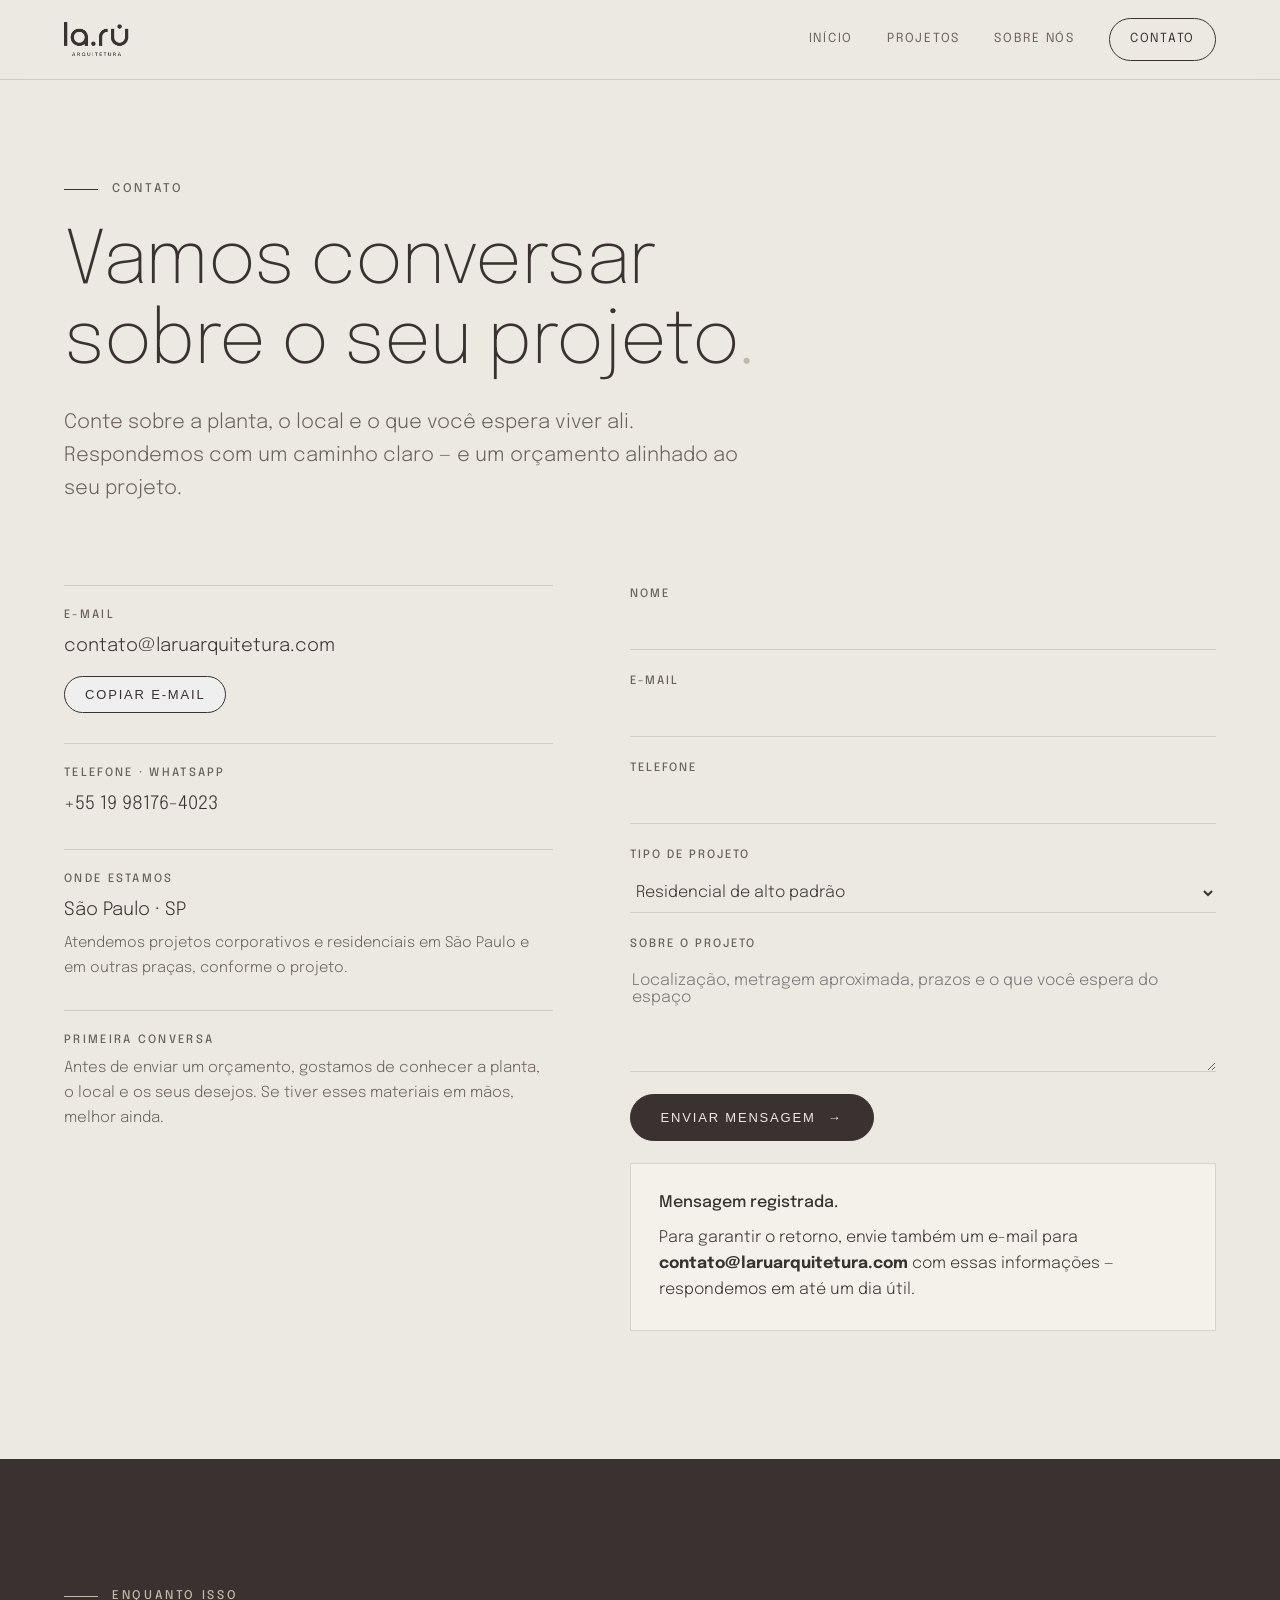
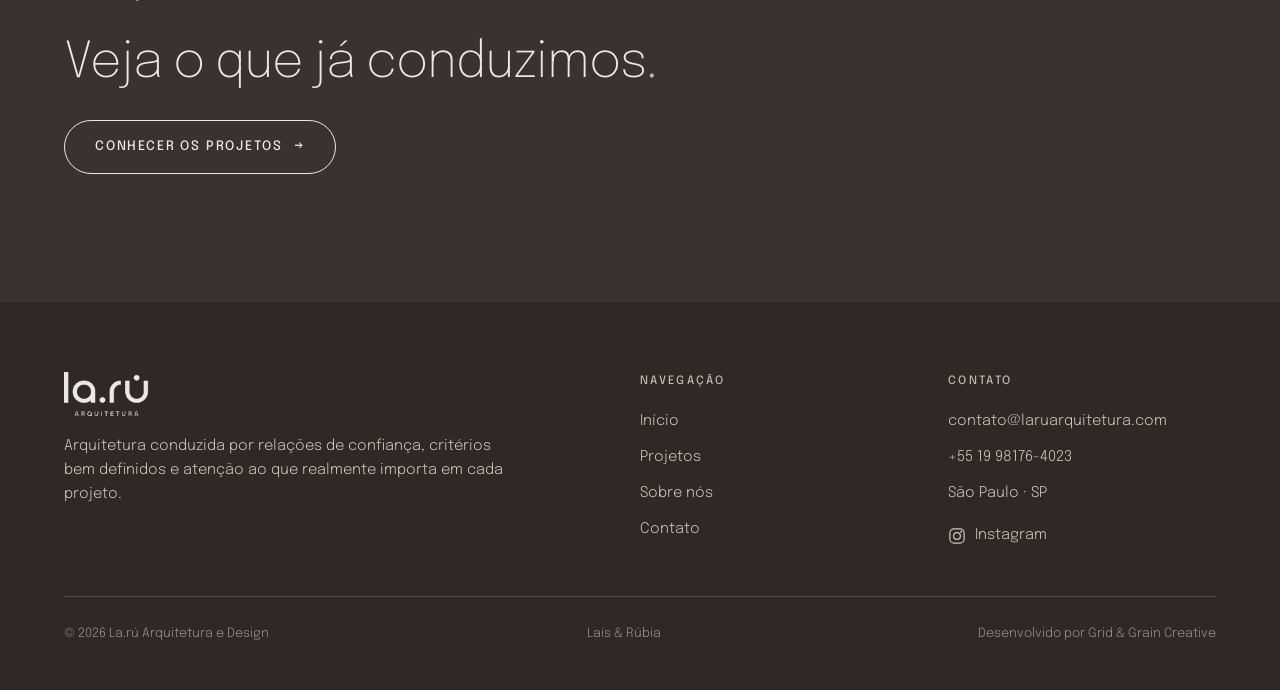
==== contato.html @ c6de07ae "Site institucional La.rú Arquitetura 4 páginas estáticas (Início, Projetos, Sobre nós, Contato) com " ====
<!doctype html>
<html lang="pt-BR">
<head>
<meta charset="utf-8">
<meta name="viewport" content="width=device-width, initial-scale=1, viewport-fit=cover">
<title>Contato — La.rú Arquitetura</title>
<link rel="stylesheet" href="https://fonts.googleapis.com/css2?family=Epilogue:wght@200;300;400;500&display=swap">
<link rel="stylesheet" href="styles.css">
</head>
<body>

<header class="site-head">
  <div class="wrap">
    <a class="brand" href="index.html" aria-label="La.rú Arquitetura — início">
      <img src="img/logo-dark.webp" alt="la.rú arquitetura">
    </a>
    <button class="menu-btn" aria-label="Abrir menu" aria-expanded="false">
      <span></span><span></span><span></span>
    </button>
    <nav class="nav" aria-label="Navegação principal">
      <a href="index.html">Início</a>
      <a href="projetos.html">Projetos</a>
      <a href="sobre.html">Sobre nós</a>
      <a class="cta" href="contato.html" aria-current="page">Contato</a>
    </nav>
  </div>
</header>

<main>
  <section class="page-head">
    <div class="wrap">
      <p class="eyebrow">Contato</p>
      <h1 class="display">Vamos conversar sobre o seu projeto<span class="dot">.</span></h1>
      <p class="lead">Conte sobre a planta, o local e o que você espera viver ali. Respondemos com um caminho claro — e um orçamento alinhado ao seu projeto.</p>
    </div>
  </section>

  <section style="padding-top:20px">
    <div class="wrap contact-grid">
      <div class="c-list">
        <div class="c-item">
          <span class="t">E-mail</span>
          <span class="v" id="mail-text">contato@laruarquitetura.com</span>
          <button class="btn" type="button" id="copy-mail" style="margin-top:8px;padding:10px 20px">Copiar e-mail</button>
        </div>
        <div class="c-item">
          <span class="t">Telefone · WhatsApp</span>
          <span class="v">+55 19 98176-4023</span>
        </div>
        <div class="c-item">
          <span class="t">Onde estamos</span>
          <span class="v">São Paulo · SP</span>
          <p class="muted" style="font-size:.92rem">Atendemos projetos corporativos e residenciais em São Paulo e em outras praças, conforme o projeto.</p>
        </div>
        <div class="c-item">
          <span class="t">Primeira conversa</span>
          <p class="muted" style="font-size:.95rem">Antes de enviar um orçamento, gostamos de conhecer a planta, o local e os seus desejos. Se tiver esses materiais em mãos, melhor ainda.</p>
        </div>
      </div>

      <form id="contact-form" novalidate>
        <div class="f-row">
          <label for="f-nome">Nome</label>
          <input id="f-nome" name="nome" type="text" autocomplete="name" required>
        </div>
        <div class="f-row">
          <label for="f-email">E-mail</label>
          <input id="f-email" name="email" type="email" autocomplete="email" required>
        </div>
        <div class="f-row">
          <label for="f-tel">Telefone</label>
          <input id="f-tel" name="telefone" type="tel" autocomplete="tel">
        </div>
        <div class="f-row">
          <label for="f-tipo">Tipo de projeto</label>
          <select id="f-tipo" name="tipo">
            <option>Residencial de alto padrão</option>
            <option>Corporativo / workplace</option>
            <option>Outro</option>
          </select>
        </div>
        <div class="f-row">
          <label for="f-msg">Sobre o projeto</label>
          <textarea id="f-msg" name="mensagem" placeholder="Localização, metragem aproximada, prazos e o que você espera do espaço"></textarea>
        </div>
        <button class="btn solid" type="submit">Enviar mensagem <span class="arrow">→</span></button>
        <div class="form-ok" id="form-ok" hidden>
          <strong>Mensagem registrada.</strong>
          <span>Para garantir o retorno, envie também um e-mail para <b>contato@laruarquitetura.com</b> com essas informações — respondemos em até um dia útil.</span>
        </div>
      </form>
    </div>
  </section>

  <section class="dark cta-band">
    <div class="wrap">
      <p class="eyebrow">Enquanto isso</p>
      <h2 class="h2">Veja o que já conduzimos<span class="dot">.</span></h2>
      <a class="btn on-dark" href="projetos.html">Conhecer os projetos <span class="arrow">→</span></a>
    </div>
  </section>
</main>

<footer>
  <div class="wrap">
    <div class="f-top">
      <div>
        <img src="img/logo-light.webp" alt="la.rú arquitetura">
        <p style="margin-top:18px;font-size:.92rem;max-width:30em">Arquitetura conduzida por relações de confiança, critérios bem definidos e atenção ao que realmente importa em cada projeto.</p>
      </div>
      <div class="f-col">
        <span class="t">Navegação</span>
        <a href="index.html">Início</a>
        <a href="projetos.html">Projetos</a>
        <a href="sobre.html">Sobre nós</a>
        <a href="contato.html">Contato</a>
      </div>
      <div class="f-col">
        <span class="t">Contato</span>
        <span>contato@laruarquitetura.com</span>
        <span>+55 19 98176-4023</span>
        <span>São Paulo · SP</span>
        <a class="ig" href="https://www.instagram.com/la.ruarquitetura/" target="_blank" rel="noopener" aria-label="Instagram da La.rú">
          <svg width="18" height="18" viewBox="0 0 24 24" fill="none" stroke="currentColor" stroke-width="1.6" aria-hidden="true"><rect x="2.5" y="2.5" width="19" height="19" rx="5.5"/><circle cx="12" cy="12" r="4.5"/><circle cx="17.6" cy="6.4" r="1.3" fill="currentColor" stroke="none"/></svg>
          Instagram
        </a>
      </div>
    </div>
    <div class="f-bottom">
      <span>© 2026 La.rú Arquitetura e Design</span>
      <span>Laís &amp; Rúbia</span>
      <span>Desenvolvido por Grid &amp; Grain Creative</span>
    </div>
  </div>
</footer>

<script>
  const btn=document.querySelector('.menu-btn'),nav=document.querySelector('.nav');
  btn.addEventListener('click',()=>{
    const open=nav.classList.toggle('open');
    btn.setAttribute('aria-expanded',open);
  });
  nav.querySelectorAll('a').forEach(a=>a.addEventListener('click',()=>nav.classList.remove('open')));

  const form=document.getElementById('contact-form'),ok=document.getElementById('form-ok');
  form.addEventListener('submit',e=>{
    e.preventDefault();
    if(!form.reportValidity())return;
    ok.hidden=false;
    ok.scrollIntoView({behavior:'smooth',block:'nearest'});
  });

  document.getElementById('copy-mail').addEventListener('click',async ev=>{
    const b=ev.currentTarget;
    try{
      await navigator.clipboard.writeText('contato@laruarquitetura.com');
      b.textContent='E-mail copiado';
    }catch(_){
      const r=document.createRange();
      r.selectNodeContents(document.getElementById('mail-text'));
      const s=getSelection();s.removeAllRanges();s.addRange(r);
      b.textContent='Selecionado — copie com Ctrl/Cmd+C';
    }
    setTimeout(()=>{b.textContent='Copiar e-mail'},2500);
  });
</script>
</body>
</html>
---- styles.css ----
/* La.rú Arquitetura — layout editorial sobre fundo Nácar, seções Taipa, geometria do monograma (barra, arco, ponto) */
:root{
  --nacar:#ECE8E2;      /* fundo claro */
  --nacar-2:#E4DFD6;    /* fundo claro alternado */
  --linho:#C0BAAD;      /* apoio / linhas fortes */
  --taipa:#3A3231;      /* escuro da marca */
  --taipa-2:#2E2827;    /* escuro profundo (footer) */
  --ink:#3A3231;        /* texto sobre claro */
  --ink-soft:#6B615D;   /* texto secundário */
  --paper:#F4F1EB;      /* cartões sobre nácar */
  --line:rgba(58,50,49,.16);
  --line-dark:rgba(236,232,226,.18);
  --font:'Epilogue',-apple-system,'Helvetica Neue',Arial,sans-serif;
  color-scheme:light;
}
*{box-sizing:border-box;margin:0;padding:0}
html{scroll-behavior:smooth}
body{
  background:var(--nacar);
  color:var(--ink);
  font-family:var(--font);
  font-size:16px;line-height:1.65;
  font-weight:300;
  -webkit-font-smoothing:antialiased;
}
img{max-width:100%;display:block}
a{color:inherit;text-decoration:none}
::selection{background:var(--linho);color:var(--taipa)}

.wrap{
  max-width:1200px;margin:0 auto;
  padding-left:max(24px,env(safe-area-inset-left,0px));
  padding-right:max(24px,env(safe-area-inset-right,0px));
}

/* ---------- header ---------- */
.site-head{
  position:sticky;top:env(safe-area-inset-top,0px);z-index:50;
  background:color-mix(in srgb,var(--nacar) 88%,transparent);
  backdrop-filter:blur(10px);-webkit-backdrop-filter:blur(10px);
  border-bottom:1px solid var(--line);
}
body::before{content:"";position:fixed;inset:0 0 auto;height:env(safe-area-inset-top,0px);z-index:60;background:var(--nacar)}
.site-head .wrap{display:flex;align-items:center;justify-content:space-between;gap:24px;padding-block:18px}
.brand img{height:34px;width:auto}
.nav{display:flex;gap:34px;align-items:center}
.nav a{
  font-size:12.5px;letter-spacing:.14em;text-transform:uppercase;font-weight:400;
  color:var(--ink-soft);padding-block:6px;border-bottom:1px solid transparent;transition:color .25s,border-color .25s;
}
.nav a:hover{color:var(--taipa)}
.nav a[aria-current="page"]{color:var(--taipa);border-bottom-color:var(--taipa)}
.nav .cta{
  border:1px solid var(--taipa);padding:10px 20px;color:var(--taipa);border-radius:999px;transition:background .25s,color .25s;
}
.nav .cta:hover{background:var(--taipa);color:var(--nacar)}
.menu-btn{display:none;background:none;border:none;cursor:pointer;padding:8px}
.menu-btn span{display:block;width:22px;height:1.5px;background:var(--taipa);margin:5px 0}

/* ---------- tipografia ---------- */
.eyebrow{
  font-size:12px;letter-spacing:.22em;text-transform:uppercase;font-weight:500;color:var(--ink-soft);
  display:flex;align-items:center;gap:14px;
}
.eyebrow::before{content:"";width:34px;height:1px;background:var(--taipa)}
h1,h2,h3{font-weight:200;letter-spacing:-.02em;text-wrap:balance;line-height:1.08}
.display{font-size:clamp(2.6rem,6vw,4.6rem)}
.h2{font-size:clamp(2rem,4.2vw,3.1rem)}
.h3{font-size:1.35rem;font-weight:300;letter-spacing:-.01em}
.dot{color:var(--linho)}
.lead{font-size:clamp(1.05rem,1.6vw,1.25rem);color:var(--ink-soft);max-width:34em}
p{max-width:38em}
.muted{color:var(--ink-soft)}

/* ---------- blocos ---------- */
section{padding-block:clamp(72px,10vw,130px)}
.sec-head{display:grid;gap:22px;margin-bottom:clamp(40px,6vw,70px)}
.btn{
  display:inline-flex;align-items:center;gap:12px;
  border:1px solid var(--taipa);border-radius:999px;padding:15px 30px;
  font-size:13px;letter-spacing:.14em;text-transform:uppercase;font-weight:500;color:var(--taipa);
  transition:background .25s,color .25s;width:fit-content;
}
.btn:hover{background:var(--taipa);color:var(--nacar)}
.btn.solid{background:var(--taipa);color:var(--nacar)}
.btn.solid:hover{background:var(--taipa-2)}
.btn.on-dark{border-color:var(--nacar);color:var(--nacar)}
.btn.on-dark:hover{background:var(--nacar);color:var(--taipa)}
.btn .arrow{transition:transform .25s}
.btn:hover .arrow{transform:translateX(4px)}

/* hero */
.hero{padding-block:clamp(56px,8vw,110px)}
.hero-grid{display:grid;grid-template-columns:minmax(0,5fr) minmax(0,6fr);gap:clamp(36px,6vw,80px);align-items:center}
.hero-copy{display:grid;gap:28px}
.hero-img{position:relative}
.hero-img img{
  width:100%;aspect-ratio:4/3.4;object-fit:cover;
  border-top-right-radius:min(46%,300px); /* curva do "r" do monograma */
}
.hero-slides{
  position:relative;width:100%;aspect-ratio:4/3.4;overflow:hidden;
  border-top-right-radius:min(46%,300px);
}
.hero-slides img{
  position:absolute;inset:0;height:100%;aspect-ratio:auto;border-radius:0;
  opacity:0;transition:opacity 1.8s ease;
}
.hero-slides img.active{opacity:1}
@media (prefers-reduced-motion:no-preference){
  .hero-slides img{transform:scale(1.07);transition:opacity 1.8s ease,transform 7.5s cubic-bezier(.22,.61,.36,1)}
  .hero-slides img.active{transform:scale(1)}
}
.hero-img::after{ /* ponto do monograma */
  content:"";position:absolute;left:-26px;bottom:-26px;width:76px;height:76px;border-radius:50%;background:var(--linho);
}
.hero-meta{display:flex;gap:40px;border-top:1px solid var(--line);padding-top:26px;flex-wrap:wrap}
.hero-meta div{font-size:13px;letter-spacing:.06em;color:var(--ink-soft)}
.hero-meta strong{display:block;font-weight:500;color:var(--taipa);font-size:15px;letter-spacing:0}

/* faixa escura */
.dark{background:var(--taipa);color:var(--nacar)}
.dark .eyebrow{color:var(--linho)}
.dark .eyebrow::before{background:var(--linho)}
.dark .lead,.dark .muted{color:#CFC8BE}
.dark p{color:#D8D2C8}

/* pilares / listas com régua */
.ruled{display:grid;grid-template-columns:repeat(3,minmax(0,1fr));gap:0;border-top:1px solid var(--line)}
.dark .ruled{border-color:var(--line-dark)}
.ruled article{
  border-bottom:1px solid var(--line);padding:34px 28px 38px;display:grid;gap:14px;align-content:start;
}
.ruled article:not(:nth-child(3n)){border-right:1px solid var(--line)}
.dark .ruled article{border-color:var(--line-dark)}
.num{font-size:12px;letter-spacing:.2em;color:var(--linho);font-weight:500}
.ruled h3{font-size:1.12rem;font-weight:400;letter-spacing:0}
.ruled p{font-size:.95rem;color:var(--ink-soft)}
.dark .ruled p{color:#CFC8BE}

/* atuação */
.split{display:grid;grid-template-columns:repeat(2,minmax(0,1fr));gap:clamp(28px,4vw,56px)}
.field{display:grid;gap:0;background:var(--paper)}
.field img{aspect-ratio:3/2;object-fit:cover;width:100%}
.field .pad{padding:34px 32px 40px;display:grid;gap:16px}
.field ul{list-style:none;display:grid;gap:10px;font-size:.95rem;color:var(--ink-soft)}
.field li{display:flex;gap:12px;align-items:baseline}
.field li::before{content:"";width:5px;height:5px;border-radius:50%;background:var(--linho);flex:none;transform:translateY(-2px)}

/* galeria de projetos */
.proj-grid{display:grid;grid-template-columns:repeat(2,minmax(0,1fr));gap:clamp(24px,3vw,44px)}
.proj{display:grid;gap:14px}
.proj.tall{grid-row:span 2}
.proj figure{overflow:hidden;background:var(--nacar-2)}
.proj img{width:100%;aspect-ratio:3/2;object-fit:cover;transition:transform .6s ease}
.proj.tall img{aspect-ratio:4/5.4;height:100%}
.proj:hover img{transform:scale(1.035)}
.proj figcaption{display:grid;gap:3px;padding-top:4px}
.proj .title{font-weight:400;font-size:1.05rem;letter-spacing:-.01em}
.proj .cap{font-size:.86rem;color:var(--ink-soft);letter-spacing:.04em}
.tag{font-size:11px;letter-spacing:.18em;text-transform:uppercase;color:var(--linho);font-weight:500}

/* CTA */
.cta-band{text-align:left}
.cta-band .wrap{display:grid;gap:30px;justify-items:start}

/* footer */
footer{background:var(--taipa-2);color:#CFC8BE;padding-block:70px 46px}
footer .wrap{display:grid;gap:48px}
.f-top{display:grid;grid-template-columns:minmax(0,2fr) minmax(0,1fr) minmax(0,1fr);gap:40px;align-items:start}
.f-top img{height:44px;width:auto}
.f-col{display:grid;gap:12px;font-size:.92rem}
.f-col .t{font-size:11.5px;letter-spacing:.2em;text-transform:uppercase;color:var(--linho);font-weight:500;margin-bottom:6px}
.f-col a:hover{color:var(--nacar)}
.f-bottom{border-top:1px solid var(--line-dark);padding-top:26px;display:flex;justify-content:space-between;gap:20px;flex-wrap:wrap;font-size:.8rem;color:#9A928A}

/* página interna: cabeçalho */
.page-head{padding-block:clamp(60px,8vw,100px) clamp(40px,5vw,60px)}
.page-head .wrap{display:grid;gap:24px}

/* sobre */
.duo{display:grid;grid-template-columns:minmax(0,1fr) minmax(0,1fr);gap:clamp(36px,5vw,72px);align-items:center}
.duo .img-arc img{aspect-ratio:4/4.6;object-fit:cover;width:100%;border-bottom-left-radius:min(46%,280px)}
.statement{font-size:clamp(1.3rem,2.4vw,1.9rem);font-weight:200;line-height:1.45;letter-spacing:-.01em;max-width:28em}
.steps{display:grid;border-top:1px solid var(--line)}
.step{
  display:grid;grid-template-columns:90px minmax(0,1fr) minmax(0,1.6fr);gap:24px;
  padding:30px 0;border-bottom:1px solid var(--line);align-items:baseline;
}
.step .num{font-size:.95rem}
.step h3{font-size:1.15rem;font-weight:400}
.step p{font-size:.95rem;color:var(--ink-soft)}
.vals{display:grid;grid-template-columns:repeat(2,minmax(0,1fr));gap:clamp(28px,4vw,56px)}

/* contato */
.contact-grid{display:grid;grid-template-columns:minmax(0,1fr) minmax(0,1.2fr);gap:clamp(40px,6vw,90px);align-items:start}
.c-list{display:grid;gap:30px}
.c-item{display:grid;gap:6px;border-top:1px solid var(--line);padding-top:20px}
.c-item .t{font-size:11.5px;letter-spacing:.2em;text-transform:uppercase;color:var(--ink-soft);font-weight:500}
.c-item .v{font-size:1.15rem;font-weight:300}
.c-item .v a{border-bottom:1px solid var(--linho)}
form{display:grid;gap:22px}
.f-row{display:grid;gap:8px}
label{font-size:11.5px;letter-spacing:.18em;text-transform:uppercase;font-weight:500;color:var(--ink-soft)}
input,select,textarea{
  font-family:var(--font);font-size:1rem;font-weight:300;color:var(--taipa);
  background:transparent;border:none;border-bottom:1px solid var(--line);
  padding:10px 2px;border-radius:0;outline:none;transition:border-color .25s;
}
input:focus,select:focus,textarea:focus{border-bottom-color:var(--taipa)}
textarea{resize:vertical;min-height:110px}
.form-ok{background:var(--paper);border:1px solid var(--line);padding:26px 28px;display:grid;gap:8px}
.form-ok strong{font-weight:500}

/* animação de entrada do hero */
@media (prefers-reduced-motion:no-preference){
  .hero-copy>*{animation:rise .8s cubic-bezier(.2,.65,.3,1) both}
  .hero-copy>*:nth-child(2){animation-delay:.08s}
  .hero-copy>*:nth-child(3){animation-delay:.16s}
  .hero-copy>*:nth-child(4){animation-delay:.24s}
  .hero-img{animation:fade 1s ease both .15s}
  @keyframes rise{from{opacity:0;transform:translateY(22px)}to{opacity:1;transform:none}}
  @keyframes fade{from{opacity:0}to{opacity:1}}
}

/* foco visível */
a:focus-visible,button:focus-visible,input:focus-visible,select:focus-visible,textarea:focus-visible{
  outline:2px solid var(--taipa);outline-offset:3px;
}

/* ---------- responsivo ---------- */
@media (max-width:900px){
  .hero-grid,.duo,.contact-grid,.split{grid-template-columns:minmax(0,1fr)}
  .ruled{grid-template-columns:minmax(0,1fr)}
  .ruled article:not(:nth-child(3n)){border-right:none}
  .f-top{grid-template-columns:minmax(0,1fr)}
  .step{grid-template-columns:60px minmax(0,1fr);row-gap:8px}
  .step p{grid-column:2}
  .vals{grid-template-columns:minmax(0,1fr)}
  .hero-img::after{left:auto;right:-14px;bottom:-20px;width:56px;height:56px}
}
@media (max-width:760px){
  .nav{
    position:fixed;inset:0;background:var(--nacar);flex-direction:column;justify-content:center;
    gap:30px;display:none;z-index:70;
  }
  .nav.open{display:flex}
  .nav a{font-size:16px}
  .menu-btn{display:block;z-index:80;position:relative}
  .proj-grid{grid-template-columns:minmax(0,1fr)}
  .proj.tall{grid-row:auto}
  .proj.tall img{aspect-ratio:3/2;height:auto}
}

/* instagram no rodapé */
.ig{display:inline-flex;align-items:center;gap:9px;margin-top:6px}
.ig svg{display:block}
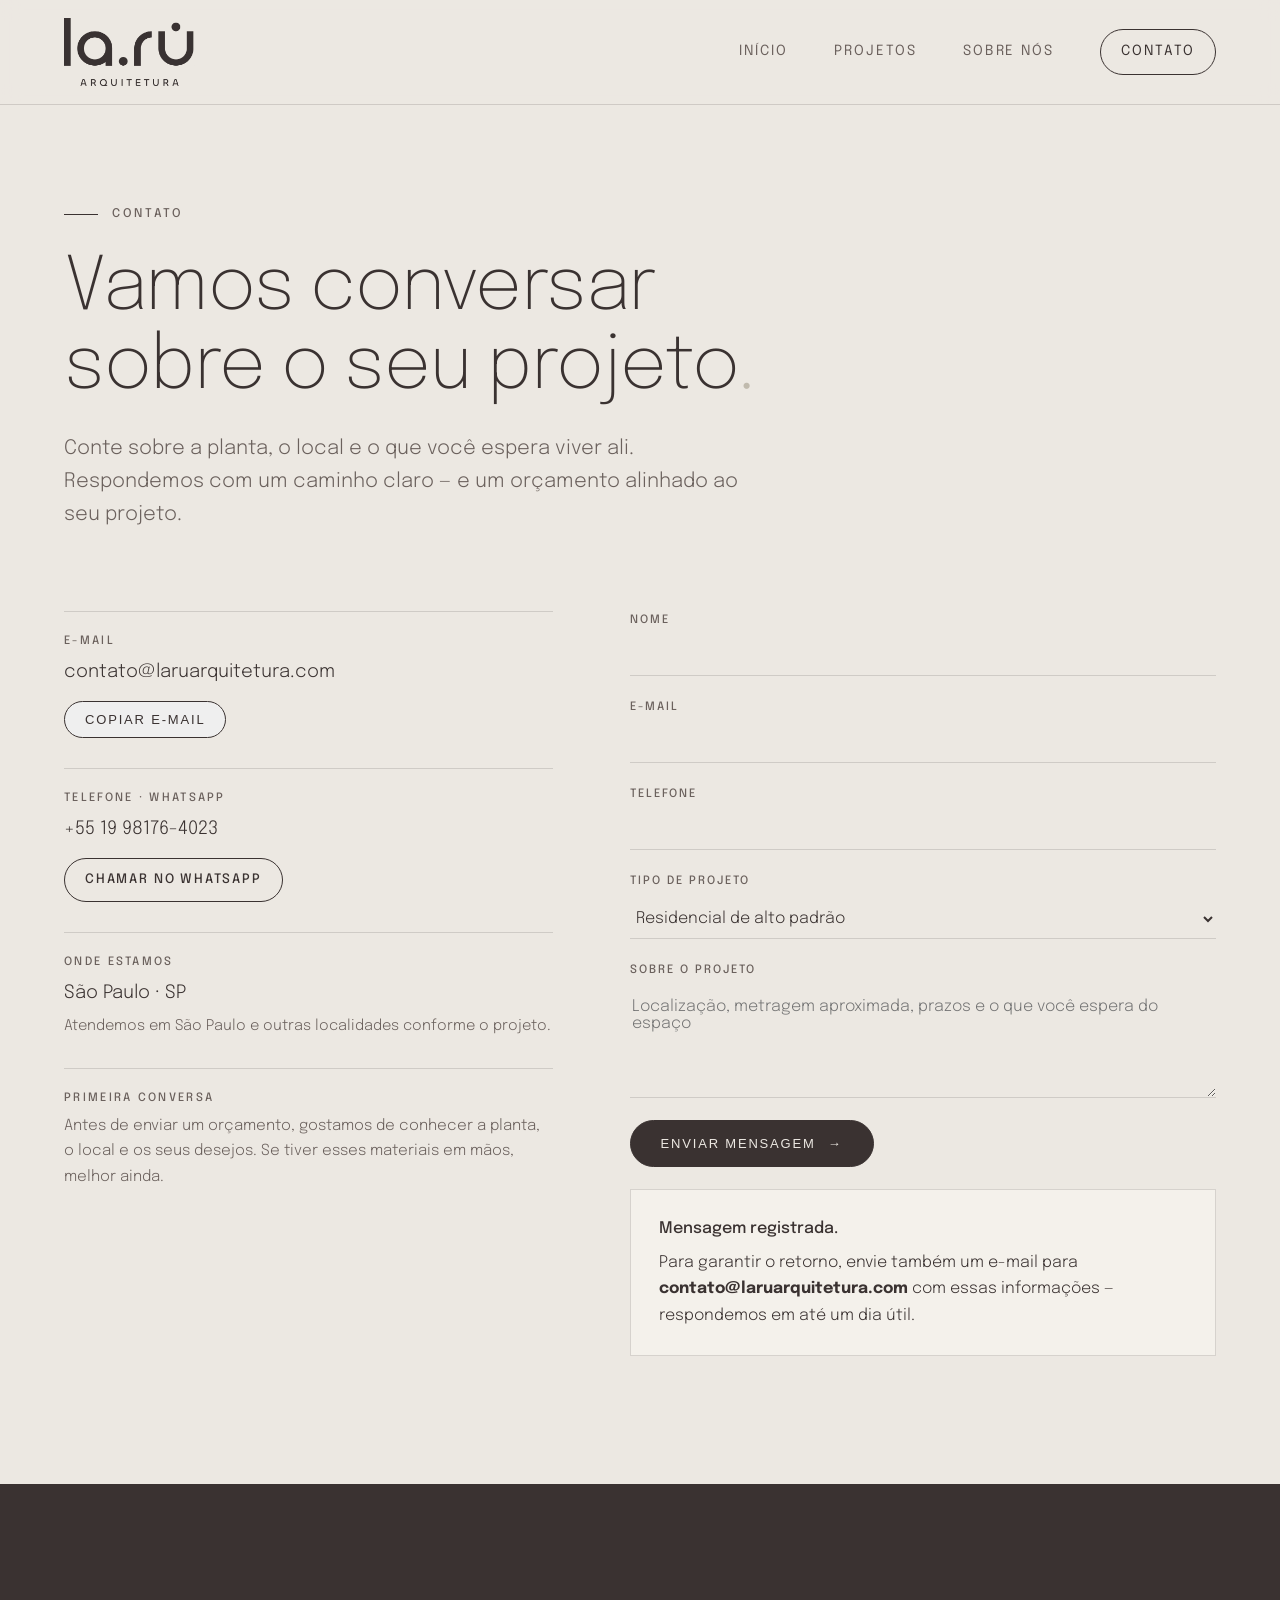
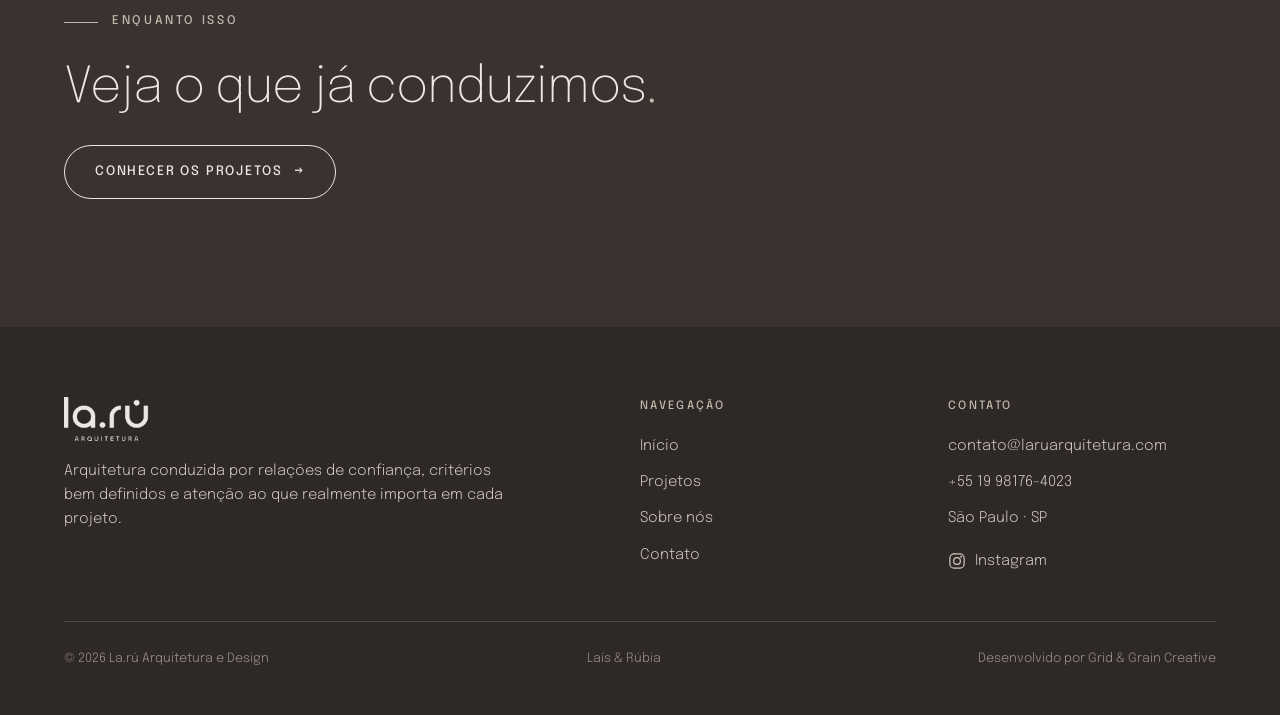
==== commit 173cd55d: "Header maior, slideshow 3s, botões de contato via WhatsApp Co-Authored-By: Claude Fable 5 <noreply@a" ====
--- a/contato.html
+++ b/contato.html
@@ -46,11 +46,12 @@
         <div class="c-item">
           <span class="t">Telefone · WhatsApp</span>
           <span class="v">+55 19 98176-4023</span>
+          <a class="btn" href="https://wa.me/5511969491633" target="_blank" rel="noopener" style="margin-top:8px;padding:10px 20px">Chamar no WhatsApp</a>
         </div>
         <div class="c-item">
           <span class="t">Onde estamos</span>
           <span class="v">São Paulo · SP</span>
-          <p class="muted" style="font-size:.92rem">Atendemos projetos corporativos e residenciais em São Paulo e em outras praças, conforme o projeto.</p>
+          <p class="muted" style="font-size:.92rem">Atendemos em São Paulo e outras localidades conforme o projeto.</p>
         </div>
         <div class="c-item">
           <span class="t">Primeira conversa</span>
--- a/styles.css
+++ b/styles.css
@@ -42,10 +42,10 @@
 }
 body::before{content:"";position:fixed;inset:0 0 auto;height:env(safe-area-inset-top,0px);z-index:60;background:var(--nacar)}
 .site-head .wrap{display:flex;align-items:center;justify-content:space-between;gap:24px;padding-block:18px}
-.brand img{height:34px;width:auto}
-.nav{display:flex;gap:34px;align-items:center}
+.brand img{height:68px;width:auto}
+.nav{display:flex;gap:46px;align-items:center}
 .nav a{
-  font-size:12.5px;letter-spacing:.14em;text-transform:uppercase;font-weight:400;
+  font-size:14px;letter-spacing:.14em;text-transform:uppercase;font-weight:400;
   color:var(--ink-soft);padding-block:6px;border-bottom:1px solid transparent;transition:color .25s,border-color .25s;
 }
 .nav a:hover{color:var(--taipa)}
